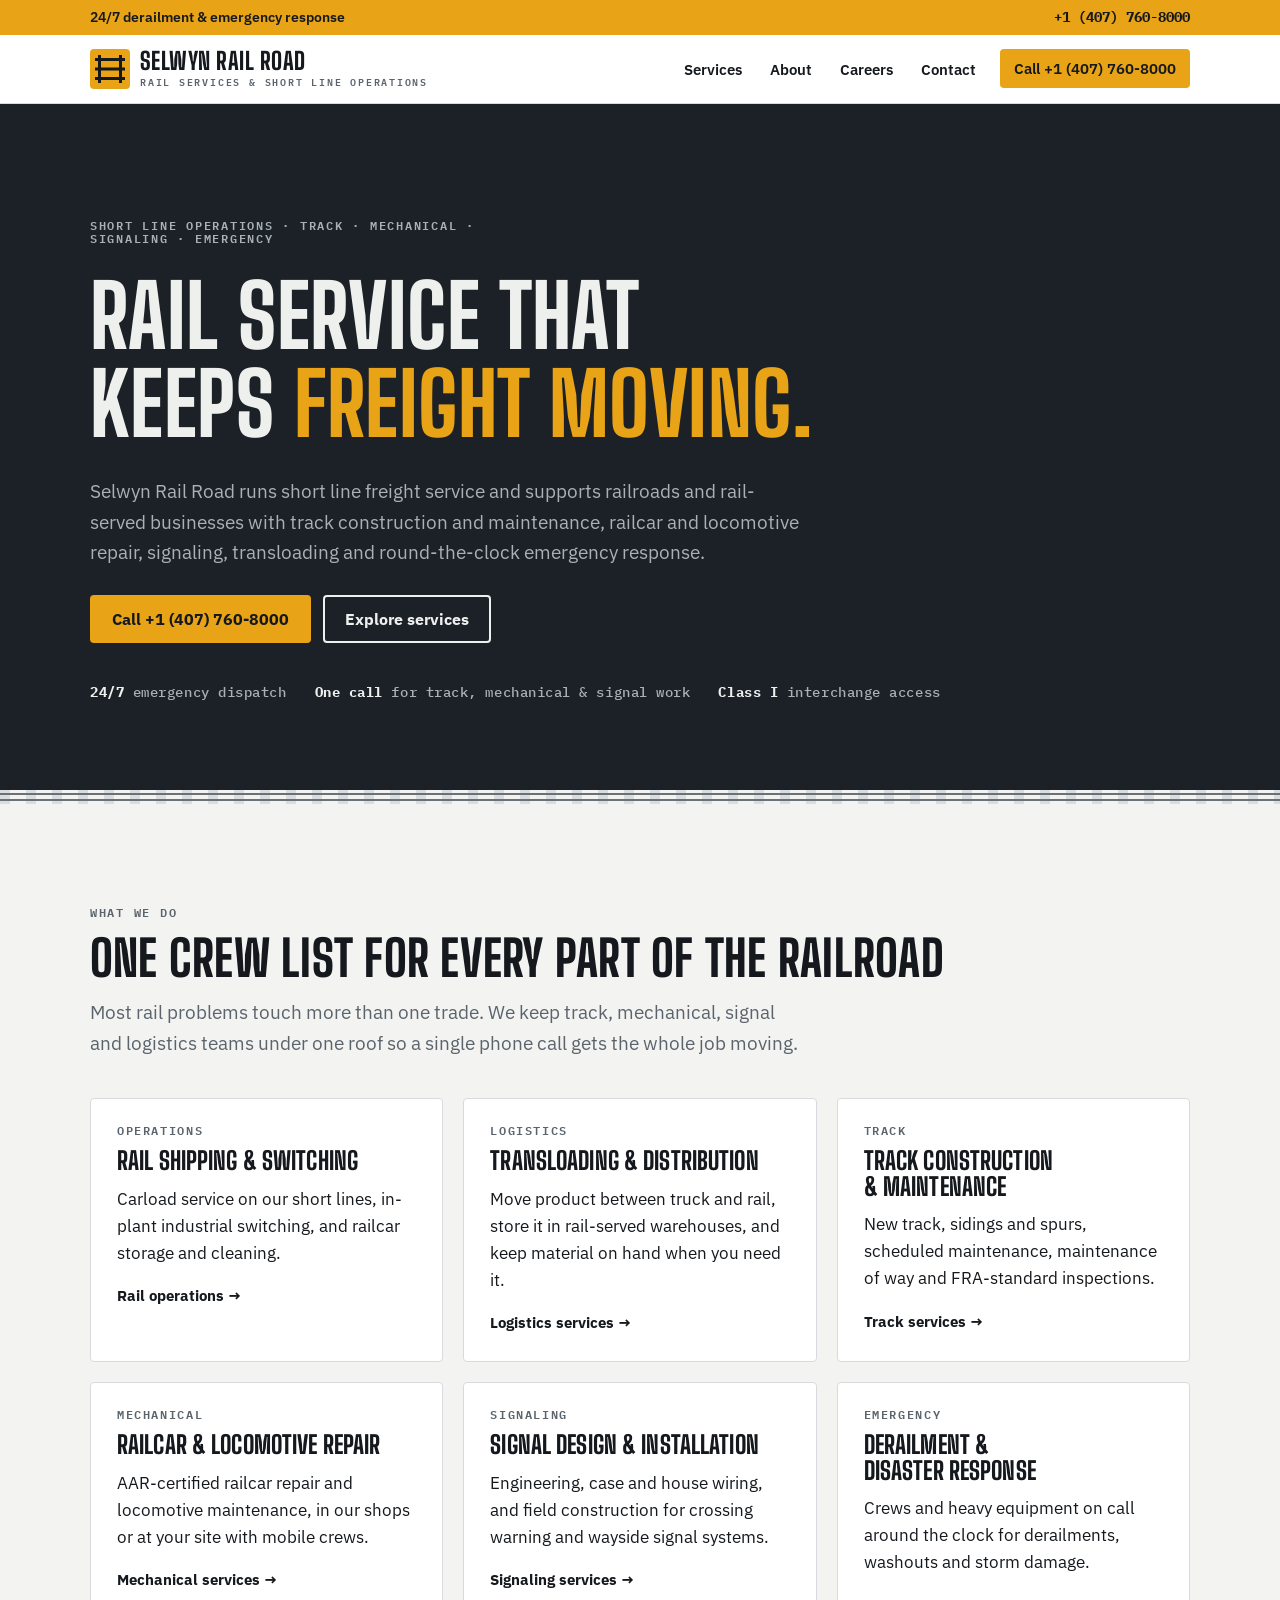
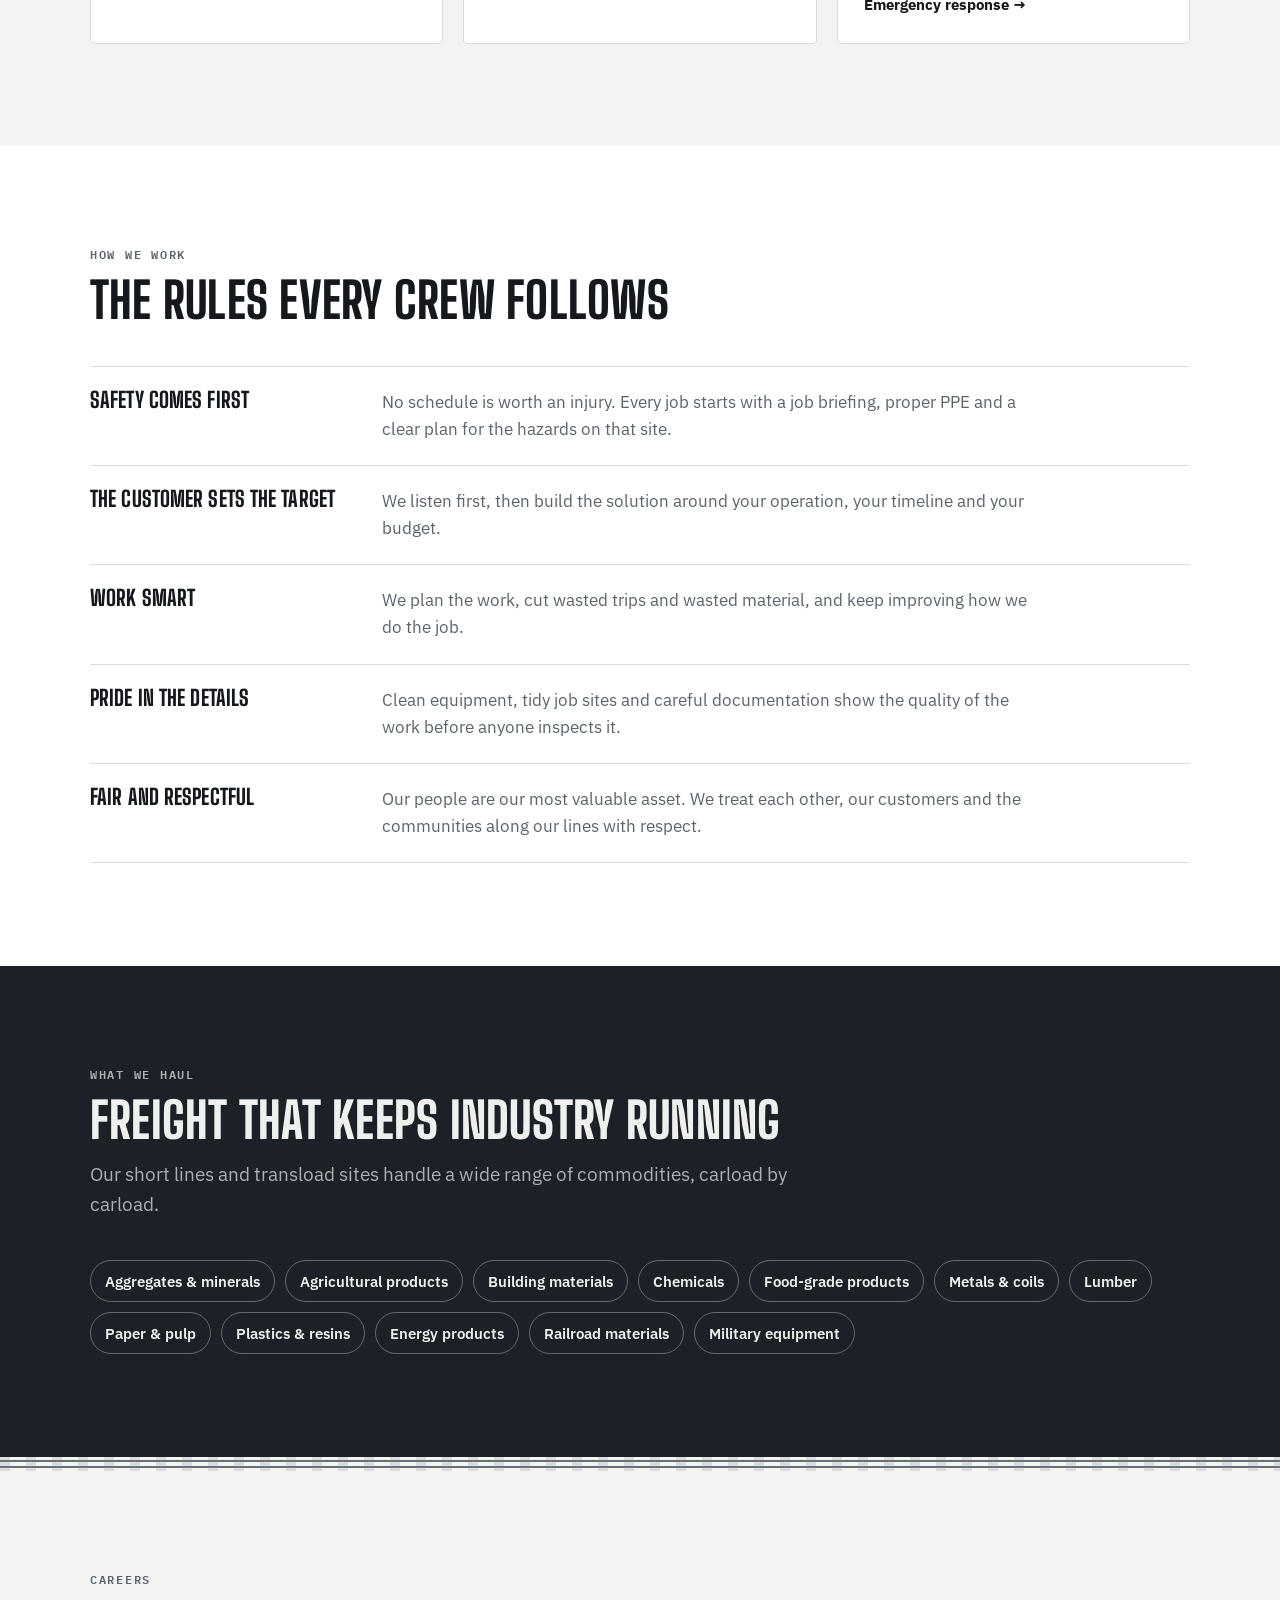
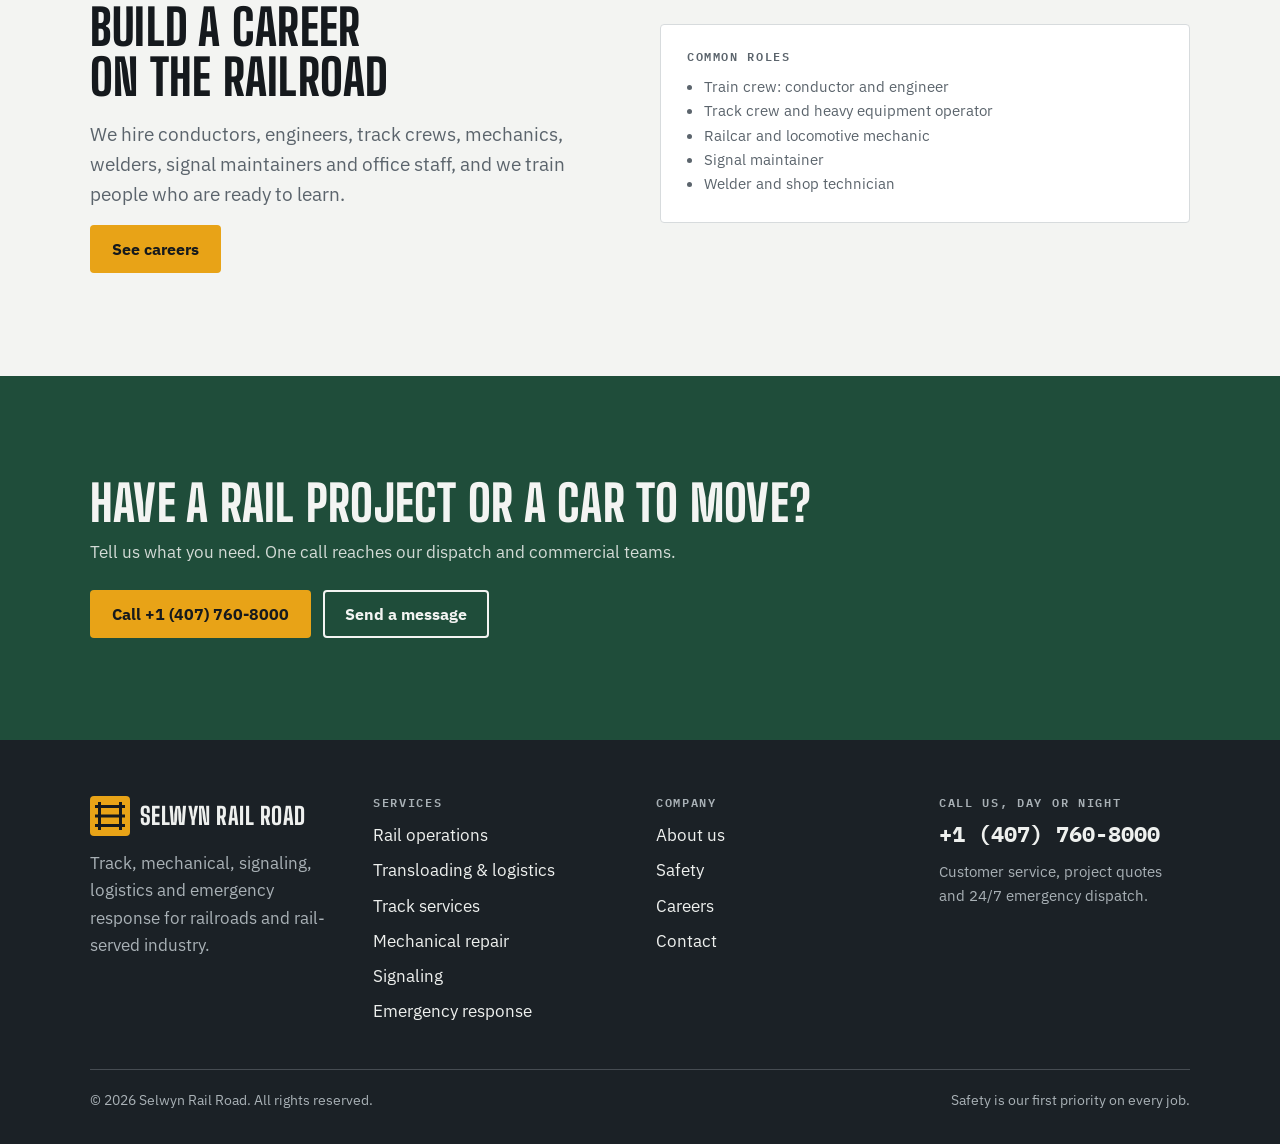
==== index.html @ 21ed51ac "Launch Selwyn Rail Road website with FTP deploy workflow Co-Authored-By: Claude Opus 5.5 <noreply@an" ====
<!DOCTYPE html>
<html lang="en">
<head>
<meta charset="utf-8">
<meta name="viewport" content="width=device-width, initial-scale=1, viewport-fit=cover">
<title>Selwyn Rail Road</title>
<meta name="description" content="Selwyn Rail Road provides short line freight service, track construction and maintenance, railcar and locomotive repair, signaling, transloading and 24/7 emergency rail response. Call +1 (407) 760-8000.">
<link rel="canonical" href="https://selwynrailroadgroup.com/">
<link rel="icon" href="favicon.svg" type="image/svg+xml">
<meta name="theme-color" content="#1b2126">
<meta property="og:type" content="website">
<meta property="og:site_name" content="Selwyn Rail Road">
<meta property="og:title" content="Selwyn Rail Road">
<meta property="og:description" content="Selwyn Rail Road provides short line freight service, track construction and maintenance, railcar and locomotive repair, signaling, transloading and 24/7 emergency rail response. Call +1 (407) 760-8000.">
<meta property="og:url" content="https://selwynrailroadgroup.com/">
<link rel="preconnect" href="https://fonts.googleapis.com">
<link rel="preconnect" href="https://fonts.gstatic.com" crossorigin>
<link rel="stylesheet" href="https://fonts.googleapis.com/css2?family=Big+Shoulders+Display:wght@700;800&family=IBM+Plex+Mono:wght@500;600;700&family=IBM+Plex+Sans:wght@400;600;700&display=swap">
<link rel="stylesheet" href="styles.css">
</head>
<body>
<div class="alert-strip"><div class="wrap"><span>24/7 derailment &amp; emergency response</span><a href="tel:+14077608000" class="phone">+1 (407) 760-8000</a></div></div>
<header class="site-header"><div class="wrap">
<a class="brand" href="index.html" aria-label="Selwyn Rail Road home"><svg class="brand-mark" viewBox="0 0 40 40" aria-hidden="true"><rect width="40" height="40" rx="4" fill="var(--signal)"/><g fill="var(--signal-ink)"><rect x="8" y="6" width="3" height="28"/><rect x="29" y="6" width="3" height="28"/><rect x="5" y="9" width="30" height="3"/><rect x="5" y="18.5" width="30" height="3"/><rect x="5" y="28" width="30" height="3"/></g></svg><span class="brand-name">Selwyn Rail Road<small>Rail services &amp; short line operations</small></span></a>
<button class="nav-toggle" aria-expanded="false" aria-controls="site-nav">Menu</button>
<nav class="nav" id="site-nav" aria-label="Main"><a href="services.html">Services</a><a href="about.html">About</a><a href="careers.html">Careers</a><a href="contact.html">Contact</a><a class="btn btn-signal" href="tel:+14077608000">Call +1 (407) 760-8000</a></nav>
</div></header>
<main>
<section class="hero band-dark"><div class="wrap">
<p class="eyebrow">Short line operations &middot; Track &middot; Mechanical &middot; Signaling &middot; Emergency</p>
<h1>Rail service that keeps <span>freight moving.</span></h1>
<p class="lede">Selwyn Rail Road runs short line freight service and supports railroads and rail-served businesses with track construction and maintenance, railcar and locomotive repair, signaling, transloading and round-the-clock emergency response.</p>
<div class="actions"><a class="btn btn-signal" href="tel:+14077608000">Call +1 (407) 760-8000</a><a class="btn btn-ghost" href="services.html">Explore services</a></div>
<div class="hero-meta"><span><b>24/7</b> emergency dispatch</span><span><b>One call</b> for track, mechanical &amp; signal work</span><span><b>Class I</b> interchange access</span></div>
</div></section>
<div class="ties" role="presentation"></div>

<section><div class="wrap">
<div class="section-head"><p class="eyebrow">What we do</p><h2>One crew list for every part of the railroad</h2><p class="lede">Most rail problems touch more than one trade. We keep track, mechanical, signal and logistics teams under one roof so a single phone call gets the whole job moving.</p></div>
<div class="grid grid-3">
<a class="card" href="services.html#operations"><span class="tag">Operations</span><h3>Rail shipping &amp; switching</h3><p>Carload service on our short lines, in-plant industrial switching, and railcar storage and cleaning.</p><span class="more">Rail operations</span></a>
<a class="card" href="services.html#logistics"><span class="tag">Logistics</span><h3>Transloading &amp; distribution</h3><p>Move product between truck and rail, store it in rail-served warehouses, and keep material on hand when you need it.</p><span class="more">Logistics services</span></a>
<a class="card" href="services.html#track"><span class="tag">Track</span><h3>Track construction &amp; maintenance</h3><p>New track, sidings and spurs, scheduled maintenance, maintenance of way and FRA-standard inspections.</p><span class="more">Track services</span></a>
<a class="card" href="services.html#mechanical"><span class="tag">Mechanical</span><h3>Railcar &amp; locomotive repair</h3><p>AAR-certified railcar repair and locomotive maintenance, in our shops or at your site with mobile crews.</p><span class="more">Mechanical services</span></a>
<a class="card" href="services.html#signaling"><span class="tag">Signaling</span><h3>Signal design &amp; installation</h3><p>Engineering, case and house wiring, and field construction for crossing warning and wayside signal systems.</p><span class="more">Signaling services</span></a>
<a class="card" href="services.html#emergency"><span class="tag">Emergency</span><h3>Derailment &amp; disaster response</h3><p>Crews and heavy equipment on call around the clock for derailments, washouts and storm damage.</p><span class="more">Emergency response</span></a>
</div>
</div></section>

<section class="band-surface"><div class="wrap">
<div class="section-head"><p class="eyebrow">How we work</p><h2>The rules every crew follows</h2></div>
<div class="values">
<div><h3>Safety comes first</h3><p>No schedule is worth an injury. Every job starts with a job briefing, proper PPE and a clear plan for the hazards on that site.</p></div>
<div><h3>The customer sets the target</h3><p>We listen first, then build the solution around your operation, your timeline and your budget.</p></div>
<div><h3>Work smart</h3><p>We plan the work, cut wasted trips and wasted material, and keep improving how we do the job.</p></div>
<div><h3>Pride in the details</h3><p>Clean equipment, tidy job sites and careful documentation show the quality of the work before anyone inspects it.</p></div>
<div><h3>Fair and respectful</h3><p>Our people are our most valuable asset. We treat each other, our customers and the communities along our lines with respect.</p></div>
</div>
</div></section>

<section class="band-dark"><div class="wrap">
<div class="section-head"><p class="eyebrow">What we haul</p><h2>Freight that keeps industry running</h2><p class="lede">Our short lines and transload sites handle a wide range of commodities, carload by carload.</p></div>
<ul class="chips"><li>Aggregates &amp; minerals</li><li>Agricultural products</li><li>Building materials</li><li>Chemicals</li><li>Food-grade products</li><li>Metals &amp; coils</li><li>Lumber</li><li>Paper &amp; pulp</li><li>Plastics &amp; resins</li><li>Energy products</li><li>Railroad materials</li><li>Military equipment</li></ul>
</div></section>
<div class="ties" role="presentation"></div>

<section><div class="wrap grid grid-2" style="align-items:center;gap:40px">
<div style="display:grid;gap:16px"><p class="eyebrow">Careers</p><h2>Build a career on the railroad</h2><p class="lede">We hire conductors, engineers, track crews, mechanics, welders, signal maintainers and office staff, and we train people who are ready to learn.</p><div><a class="btn btn-signal" href="careers.html">See careers</a></div></div>
<div class="card"><span class="tag">Common roles</span><ul><li>Train crew: conductor and engineer</li><li>Track crew and heavy equipment operator</li><li>Railcar and locomotive mechanic</li><li>Signal maintainer</li><li>Welder and shop technician</li></ul></div>
</div></section>
<section class="cta"><div class="wrap">
<div><h2>Have a rail project or a car to move?</h2><p>Tell us what you need. One call reaches our dispatch and commercial teams.</p></div>
<div style="display:flex;flex-wrap:wrap;gap:12px"><a class="btn btn-signal" href="tel:+14077608000">Call +1 (407) 760-8000</a><a class="btn btn-ghost" href="contact.html">Send a message</a></div>
</div></section>
</main>
<footer class="site-footer"><div class="wrap">
<div class="cols">
<div><a class="brand" href="index.html"><svg class="brand-mark" viewBox="0 0 40 40" aria-hidden="true"><rect width="40" height="40" rx="4" fill="var(--signal)"/><g fill="var(--signal-ink)"><rect x="8" y="6" width="3" height="28"/><rect x="29" y="6" width="3" height="28"/><rect x="5" y="9" width="30" height="3"/><rect x="5" y="18.5" width="30" height="3"/><rect x="5" y="28" width="30" height="3"/></g></svg><span class="brand-name">Selwyn Rail Road</span></a><p style="margin-top:14px;color:var(--band-muted)">Track, mechanical, signaling, logistics and emergency response for railroads and rail-served industry.</p></div>
<div><h4>Services</h4><ul><li><a href="services.html#operations">Rail operations</a></li><li><a href="services.html#logistics">Transloading &amp; logistics</a></li><li><a href="services.html#track">Track services</a></li><li><a href="services.html#mechanical">Mechanical repair</a></li><li><a href="services.html#signaling">Signaling</a></li><li><a href="services.html#emergency">Emergency response</a></li></ul></div>
<div><h4>Company</h4><ul><li><a href="about.html">About us</a></li><li><a href="about.html#safety">Safety</a></li><li><a href="careers.html">Careers</a></li><li><a href="contact.html">Contact</a></li></ul></div>
<div><h4>Call us, day or night</h4><a class="phone-lg" href="tel:+14077608000">+1 (407) 760-8000</a><p style="margin-top:10px;color:var(--band-muted);font-size:.92rem">Customer service, project quotes and 24/7 emergency dispatch.</p></div>
</div>
<div class="legal"><span>&copy; <span id="year">2026</span> Selwyn Rail Road. All rights reserved.</span><span>Safety is our first priority on every job.</span></div>
</div></footer>
<script src="script.js"></script>
</body>
</html>
---- styles.css ----
/* Layout: full-width bands stacked like rail cars; content on a 1180px track with a 16px+ gutter.
   Track-tie rule (repeating ties) separates major bands. */
:root {
  --ink: #15191d;          /* rail steel, near-black with blue bias */
  --paper: #f3f4f2;        /* ballast-washed off-white */
  --surface: #ffffff;
  --muted: #5b646c;        /* weathered steel grey */
  --line: #d7dbdd;
  --signal: #e8a317;       /* railroad safety yellow */
  --signal-ink: #15191d;   /* text on signal */
  --pullman: #1f4d3a;      /* heritage Pullman green */
  --pullman-ink: #f3f4f2;
  --band: #1b2126;         /* dark band behind hero/footer */
  --band-fg: #eef0ee;
  --band-muted: #a9b1b6;

  --display: "Big Shoulders Display", "Oswald", "Arial Narrow", Impact, sans-serif;
  --body: "IBM Plex Sans", "Segoe UI", Roboto, Helvetica, Arial, sans-serif;
  --mono: "IBM Plex Mono", ui-monospace, "SFMono-Regular", Menlo, Consolas, monospace;

  --track: 1180px;
  --gutter: clamp(16px, 4vw, 40px);
  --radius: 4px;
}
@media (prefers-color-scheme: dark) {
  :root:not([data-theme="light"]) {
    --ink: #e9ecea; --paper: #111518; --surface: #181e22; --muted: #9aa4ab; --line: #2b3439;
    --signal: #f0b02a; --signal-ink: #111518; --pullman: #2f7357; --pullman-ink: #eef0ee;
    --band: #0b0e10; --band-fg: #eef0ee; --band-muted: #9aa4ab;
    color-scheme: dark;
  }
}
:root[data-theme="dark"] {
  --ink: #e9ecea; --paper: #111518; --surface: #181e22; --muted: #9aa4ab; --line: #2b3439;
  --signal: #f0b02a; --signal-ink: #111518; --pullman: #2f7357; --pullman-ink: #eef0ee;
  --band: #0b0e10; --band-fg: #eef0ee; --band-muted: #9aa4ab;
  color-scheme: dark;
}

*, *::before, *::after { box-sizing: border-box; }
html { scroll-behavior: smooth; }
@media (prefers-reduced-motion: reduce) { html { scroll-behavior: auto; } * { transition: none !important; animation: none !important; } }
body {
  margin: 0; background: var(--paper); color: var(--ink);
  font: 400 17px/1.6 var(--body);
  -webkit-font-smoothing: antialiased;
}
img { max-width: 100%; height: auto; }
a { color: inherit; }
a:focus-visible, button:focus-visible, input:focus-visible, select:focus-visible, textarea:focus-visible {
  outline: 3px solid var(--signal); outline-offset: 2px;
}
.wrap { max-width: var(--track); margin-inline: auto; padding-inline: var(--gutter); }

h1, h2, h3 { font-family: var(--display); font-weight: 800; line-height: 1.02; letter-spacing: .005em; text-wrap: balance; margin: 0; text-transform: uppercase; }
h1 { font-size: clamp(2.8rem, 7vw, 5.4rem); }
h2 { font-size: clamp(2rem, 4.2vw, 3.1rem); }
h3 { font-size: 1.55rem; }
p { margin: 0; max-width: 65ch; }
.eyebrow { font: 600 .78rem/1 var(--mono); letter-spacing: .14em; text-transform: uppercase; color: var(--muted); }
.lede { font-size: 1.18rem; color: var(--muted); }

/* Emergency strip */
.alert-strip { background: var(--signal); color: var(--signal-ink); font: 600 .9rem/1.3 var(--body); }
.alert-strip .wrap { display: flex; flex-wrap: wrap; gap: 6px 18px; align-items: center; justify-content: space-between; padding-block: 8px; }
.alert-strip a { font-family: var(--mono); font-weight: 700; text-decoration: none; white-space: nowrap; }
.alert-strip a:hover { text-decoration: underline; }

/* Header */
.site-header { position: sticky; top: env(safe-area-inset-top, 0px); z-index: 20; background: var(--surface); border-bottom: 1px solid var(--line); }
.site-header .wrap { display: flex; align-items: center; justify-content: space-between; gap: 16px; padding-block: 12px; }
.brand { display: flex; align-items: center; gap: 10px; text-decoration: none; }
.brand-mark { width: 40px; height: 40px; flex: none; }
.brand-name { font: 800 1.5rem/1 var(--display); text-transform: uppercase; letter-spacing: .02em; }
.brand-name small { display: block; font: 600 .62rem/1.2 var(--mono); letter-spacing: .18em; color: var(--muted); margin-top: 3px; }
.nav { display: flex; align-items: center; gap: 4px; }
.nav a { text-decoration: none; font-weight: 600; font-size: .95rem; padding: 10px 12px; border-radius: var(--radius); }
.nav a:hover { background: var(--paper); }
.nav a[aria-current="page"] { box-shadow: inset 0 -3px 0 var(--signal); }
.nav .btn { margin-left: 8px; }
.nav-toggle { display: none; background: none; border: 1px solid var(--line); border-radius: var(--radius); padding: 8px 12px; font: 600 .9rem var(--body); color: var(--ink); cursor: pointer; }
@media (max-width: 880px) {
  .nav-toggle { display: inline-block; }
  .nav { display: none; position: absolute; left: 0; right: 0; top: 100%; flex-direction: column; align-items: stretch; background: var(--surface); border-bottom: 1px solid var(--line); padding: 8px var(--gutter) 16px; }
  .nav.open { display: flex; }
  .nav .btn { margin: 8px 0 0; text-align: center; }
}

/* Buttons */
.btn { display: inline-flex; align-items: center; justify-content: center; gap: 8px; text-decoration: none; font: 700 1rem/1 var(--body); padding: 14px 20px; border-radius: var(--radius); border: 2px solid transparent; cursor: pointer; }
.btn-signal { background: var(--signal); color: var(--signal-ink); }
.btn-signal:hover { filter: brightness(1.06); }
.btn-ghost { border-color: currentColor; color: inherit; background: transparent; }
.btn-ghost:hover { background: color-mix(in srgb, currentColor 10%, transparent); }
.phone { font-family: var(--mono); font-weight: 700; white-space: nowrap; }

/* Track-tie divider: the one recurring rail motif */
.ties { height: 14px; background:
  linear-gradient(var(--muted), var(--muted)) 0 3px / 100% 2px no-repeat,
  linear-gradient(var(--muted), var(--muted)) 0 9px / 100% 2px no-repeat,
  repeating-linear-gradient(90deg, var(--line) 0 10px, transparent 10px 26px);
  opacity: .9; }
.band-dark .ties { background:
  linear-gradient(var(--band-muted), var(--band-muted)) 0 3px / 100% 2px no-repeat,
  linear-gradient(var(--band-muted), var(--band-muted)) 0 9px / 100% 2px no-repeat,
  repeating-linear-gradient(90deg, color-mix(in srgb, var(--band-muted) 45%, transparent) 0 10px, transparent 10px 26px); }

/* Bands */
section { padding-block: clamp(56px, 8vw, 104px); }
.band-dark { background: var(--band); color: var(--band-fg); }
.band-dark .lede, .band-dark .eyebrow { color: var(--band-muted); }
.band-surface { background: var(--surface); }
.section-head { display: grid; gap: 14px; margin-bottom: 40px; }

/* Hero */
.hero { padding-block: clamp(56px, 9vw, 120px) clamp(48px, 7vw, 88px); }
.hero .wrap { display: grid; gap: 28px; }
.hero h1 span { color: var(--signal); }
.hero .actions { display: flex; flex-wrap: wrap; gap: 12px; }
.hero-meta { display: flex; flex-wrap: wrap; gap: 10px 28px; margin-top: 12px; font: 500 .85rem/1.4 var(--mono); color: var(--band-muted); letter-spacing: .04em; }
.hero-meta b { color: var(--band-fg); font-weight: 700; }

.page-hero { padding-block: clamp(48px, 7vw, 88px); }
.page-hero .wrap { display: grid; gap: 18px; }

/* Grids */
.grid { display: grid; gap: 20px; }
.grid-3 { grid-template-columns: repeat(auto-fit, minmax(min(100%, 300px), 1fr)); }
.grid-2 { grid-template-columns: repeat(auto-fit, minmax(min(100%, 380px), 1fr)); }
.grid > * { min-width: 0; }

.card { background: var(--surface); border: 1px solid var(--line); border-radius: var(--radius); padding: 26px; display: grid; gap: 12px; align-content: start; text-decoration: none; }
a.card { transition: border-color .15s, transform .15s; }
a.card:hover { border-color: var(--signal); transform: translateY(-2px); }
.card .tag { font: 600 .72rem/1 var(--mono); letter-spacing: .14em; text-transform: uppercase; color: var(--muted); }
.card ul { margin: 0; padding-left: 1.1em; color: var(--muted); font-size: .95rem; }
.card .more { font-weight: 700; font-size: .95rem; margin-top: 4px; }
.card .more::after { content: " →"; }

/* Value list (About/Home) */
.values { display: grid; gap: 0; border-top: 1px solid var(--line); }
.values > div { display: grid; grid-template-columns: minmax(0, 260px) minmax(0, 1fr); gap: 8px 32px; padding-block: 22px; border-bottom: 1px solid var(--line); }
.values h3 { font-size: 1.35rem; }
.values p { color: var(--muted); }
@media (max-width: 640px) { .values > div { grid-template-columns: 1fr; } }

/* Commodity chips */
.chips { display: flex; flex-wrap: wrap; gap: 10px; padding: 0; margin: 0; list-style: none; }
.chips li { border: 1px solid var(--line); background: var(--surface); padding: 8px 14px; border-radius: 999px; font-weight: 600; font-size: .95rem; }
.band-dark .chips li { background: transparent; border-color: color-mix(in srgb, var(--band-muted) 50%, transparent); }

/* Service detail blocks */
.svc-index { display: flex; flex-wrap: wrap; gap: 8px; margin: 0; padding: 0; list-style: none; }
.svc-index a { display: inline-block; text-decoration: none; font-weight: 600; font-size: .9rem; padding: 8px 12px; border: 1px solid var(--line); border-radius: var(--radius); background: var(--surface); }
.svc-index a:hover { border-color: var(--signal); }
.svc-group { display: grid; gap: 28px; }
.svc-group + .svc-group { margin-top: 72px; }
.svc { display: grid; grid-template-columns: minmax(0, 1fr) minmax(0, 1fr); gap: 20px 48px; padding-block: 32px; border-top: 1px solid var(--line); scroll-margin-top: 90px; }
.svc h3 { font-size: 1.9rem; }
.svc .desc { display: grid; gap: 14px; }
.svc .desc p { color: var(--muted); }
.svc ul { margin: 0; padding: 0; list-style: none; display: grid; gap: 8px; align-content: start; }
.svc li { padding-left: 22px; position: relative; }
.svc li::before { content: ""; position: absolute; left: 0; top: .62em; width: 10px; height: 4px; background: var(--signal); }
@media (max-width: 760px) { .svc { grid-template-columns: 1fr; } }

/* Steps (genuine sequence) */
.steps { counter-reset: step; display: grid; gap: 16px; padding: 0; margin: 0; list-style: none; }
.steps li { counter-increment: step; display: grid; grid-template-columns: 48px minmax(0, 1fr); gap: 16px; align-items: start; }
.steps li::before { content: counter(step); font: 800 1.6rem/48px var(--display); text-align: center; background: var(--signal); color: var(--signal-ink); border-radius: var(--radius); }
.steps strong { display: block; font-size: 1.05rem; }
.steps span { color: var(--muted); }

/* Table */
.table-wrap { overflow-x: auto; border: 1px solid var(--line); border-radius: var(--radius); background: var(--surface); }
table { width: 100%; border-collapse: collapse; font-size: .97rem; }
th, td { text-align: left; padding: 14px 18px; border-bottom: 1px solid var(--line); vertical-align: top; }
th { font: 600 .75rem/1.2 var(--mono); letter-spacing: .12em; text-transform: uppercase; color: var(--muted); }
tr:last-child td { border-bottom: 0; }
td:first-child { font-weight: 700; white-space: nowrap; }

/* CTA band */
.cta { background: var(--pullman); color: var(--pullman-ink); }
.cta .wrap { display: flex; flex-wrap: wrap; align-items: center; justify-content: space-between; gap: 24px; }
.cta p { opacity: .85; margin-top: 10px; }

/* Contact */
.contact-grid { display: grid; grid-template-columns: minmax(0, 5fr) minmax(0, 7fr); gap: 40px; align-items: start; }
@media (max-width: 860px) { .contact-grid { grid-template-columns: 1fr; } }
.callbox { background: var(--band); color: var(--band-fg); border-radius: var(--radius); padding: 28px; display: grid; gap: 14px; }
.callbox .big { font: 700 clamp(1.6rem, 4vw, 2.2rem)/1.1 var(--mono); user-select: all; word-break: break-word; }
.callbox .row { display: flex; flex-wrap: wrap; gap: 10px; }
.callbox p { color: var(--band-muted); }
.copy-btn { background: transparent; color: var(--band-fg); border: 2px solid color-mix(in srgb, var(--band-fg) 40%, transparent); }
.form { display: grid; gap: 16px; background: var(--surface); border: 1px solid var(--line); border-radius: var(--radius); padding: clamp(20px, 4vw, 32px); }
.form .two { display: grid; grid-template-columns: repeat(auto-fit, minmax(min(100%, 220px), 1fr)); gap: 16px; }
.field { display: grid; gap: 6px; }
.field label { font-weight: 600; font-size: .92rem; }
.field input, .field select, .field textarea { font: inherit; font-size: 1rem; color: var(--ink); background: var(--paper); border: 1px solid var(--line); border-radius: var(--radius); padding: 12px 14px; width: 100%; }
.field textarea { min-height: 130px; resize: vertical; }
.form-note { font-size: .92rem; padding: 12px 14px; border-radius: var(--radius); background: color-mix(in srgb, var(--signal) 18%, transparent); }

/* Footer */
.site-footer { background: var(--band); color: var(--band-fg); padding-block: 56px 32px; }
.site-footer .cols { display: grid; grid-template-columns: repeat(auto-fit, minmax(min(100%, 200px), 1fr)); gap: 32px; }
.site-footer h4 { font: 600 .75rem/1 var(--mono); letter-spacing: .14em; text-transform: uppercase; color: var(--band-muted); margin: 0 0 14px; }
.site-footer ul { list-style: none; margin: 0; padding: 0; display: grid; gap: 8px; }
.site-footer a { text-decoration: none; color: var(--band-fg); }
.site-footer a:hover { text-decoration: underline; }
.site-footer .legal { margin-top: 44px; padding-top: 20px; border-top: 1px solid color-mix(in srgb, var(--band-muted) 30%, transparent); font-size: .85rem; color: var(--band-muted); display: flex; flex-wrap: wrap; justify-content: space-between; gap: 10px; }
.site-footer .phone-lg { font: 700 1.35rem/1.2 var(--mono); }
@media (max-width: 480px) {
  .brand-name { font-size: 1.25rem; }
  .brand-name small { display: none; }
}
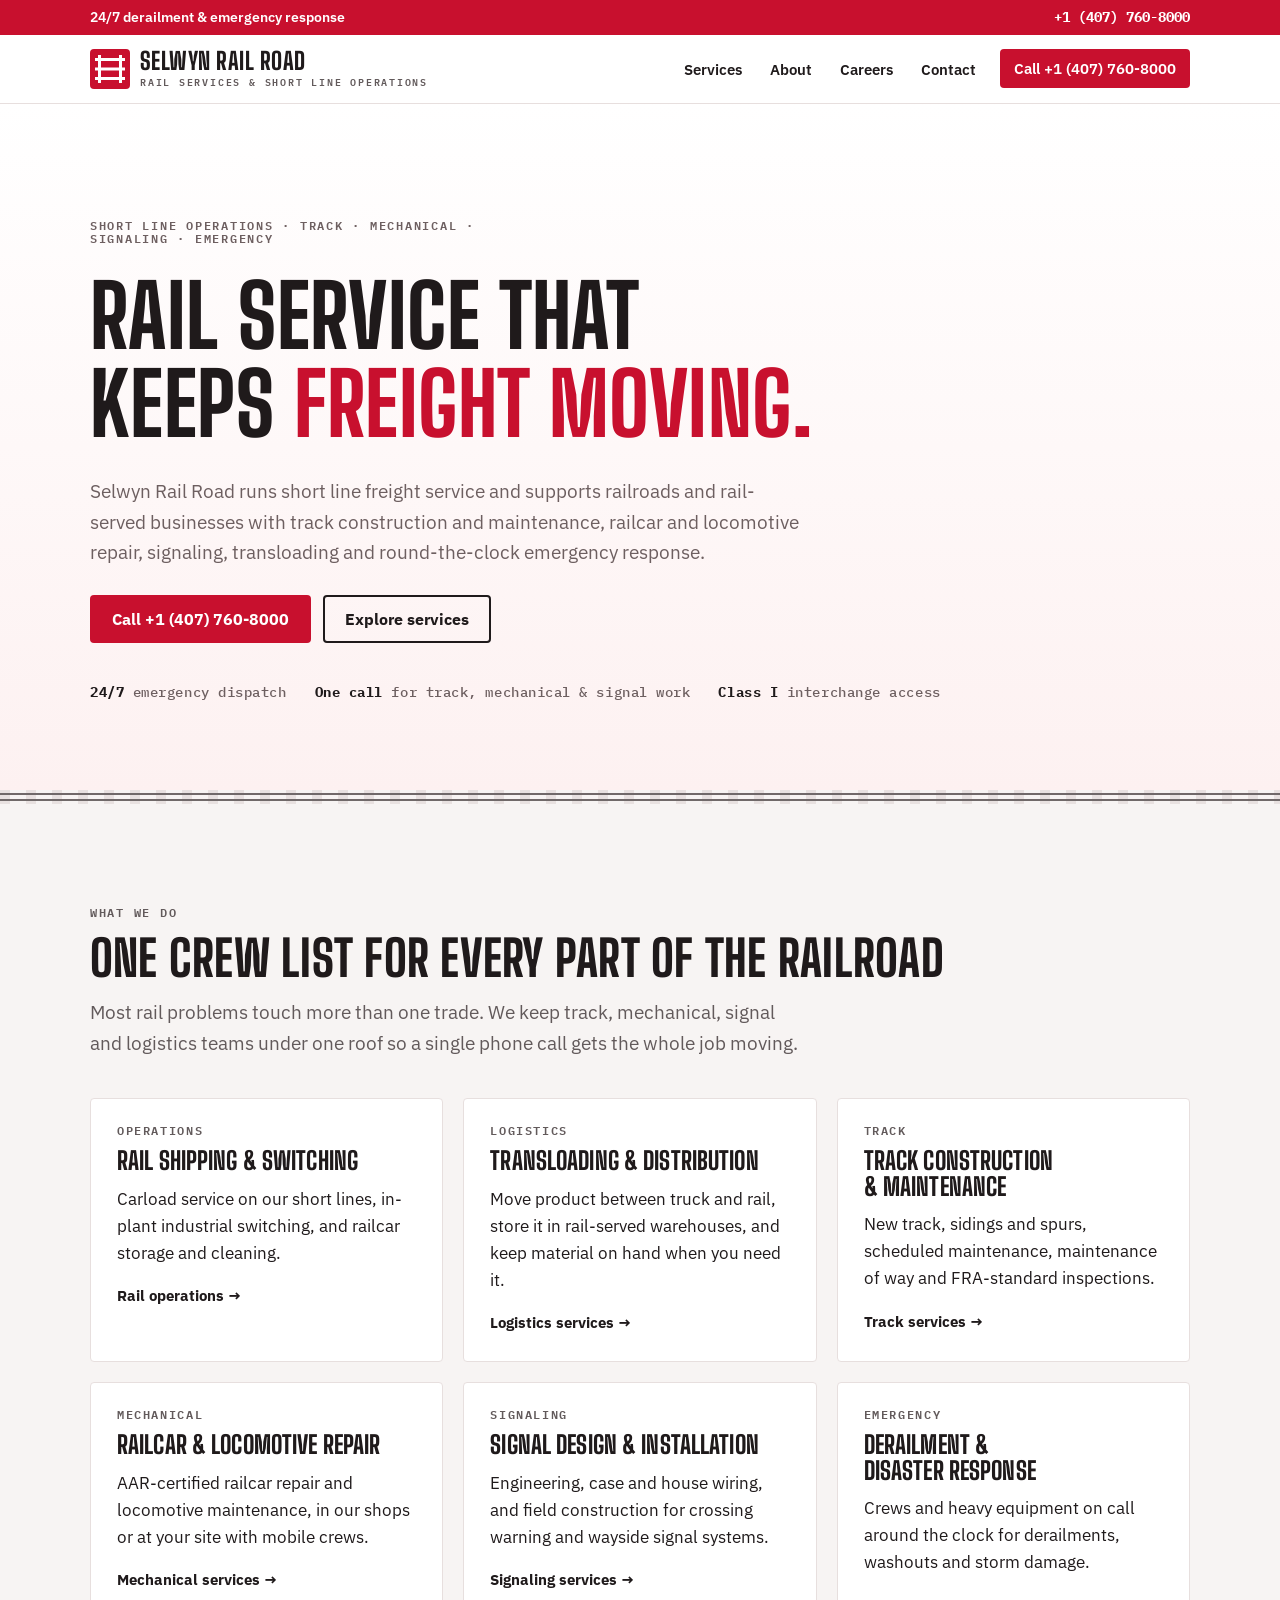
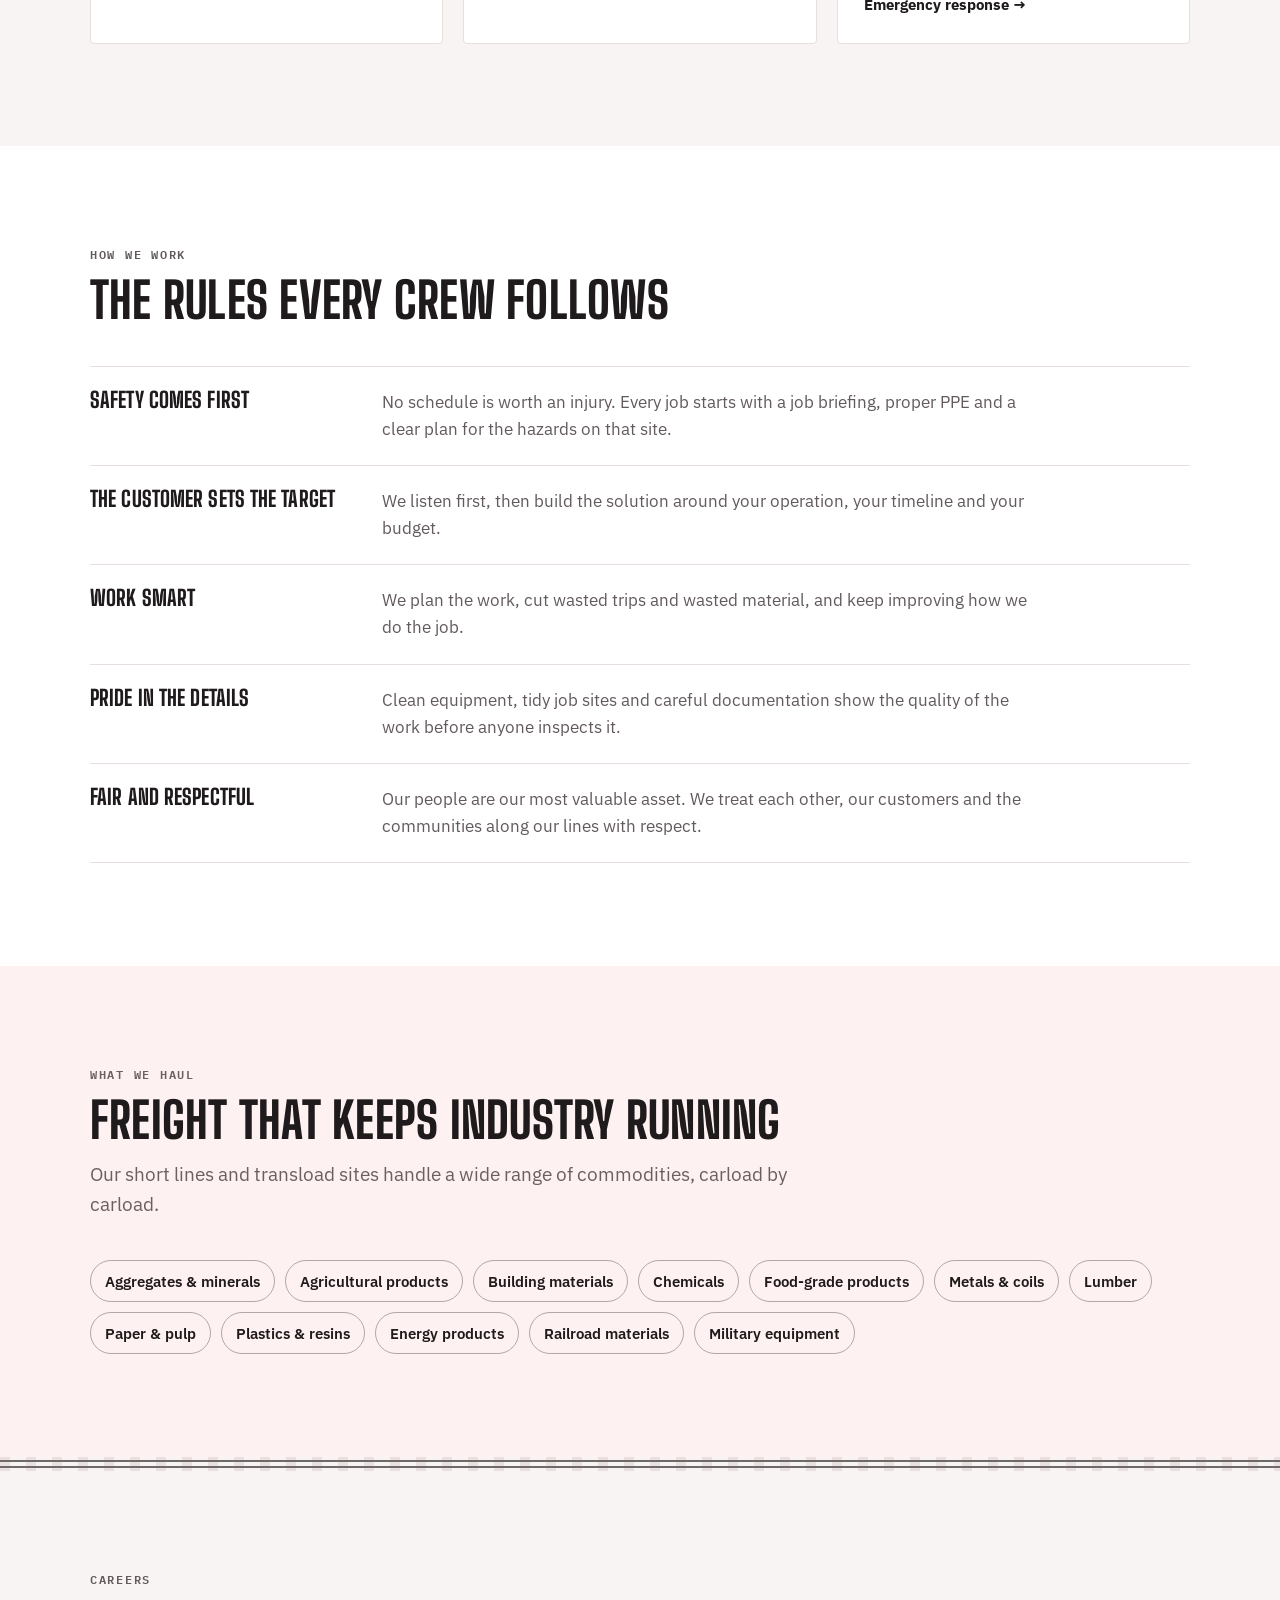
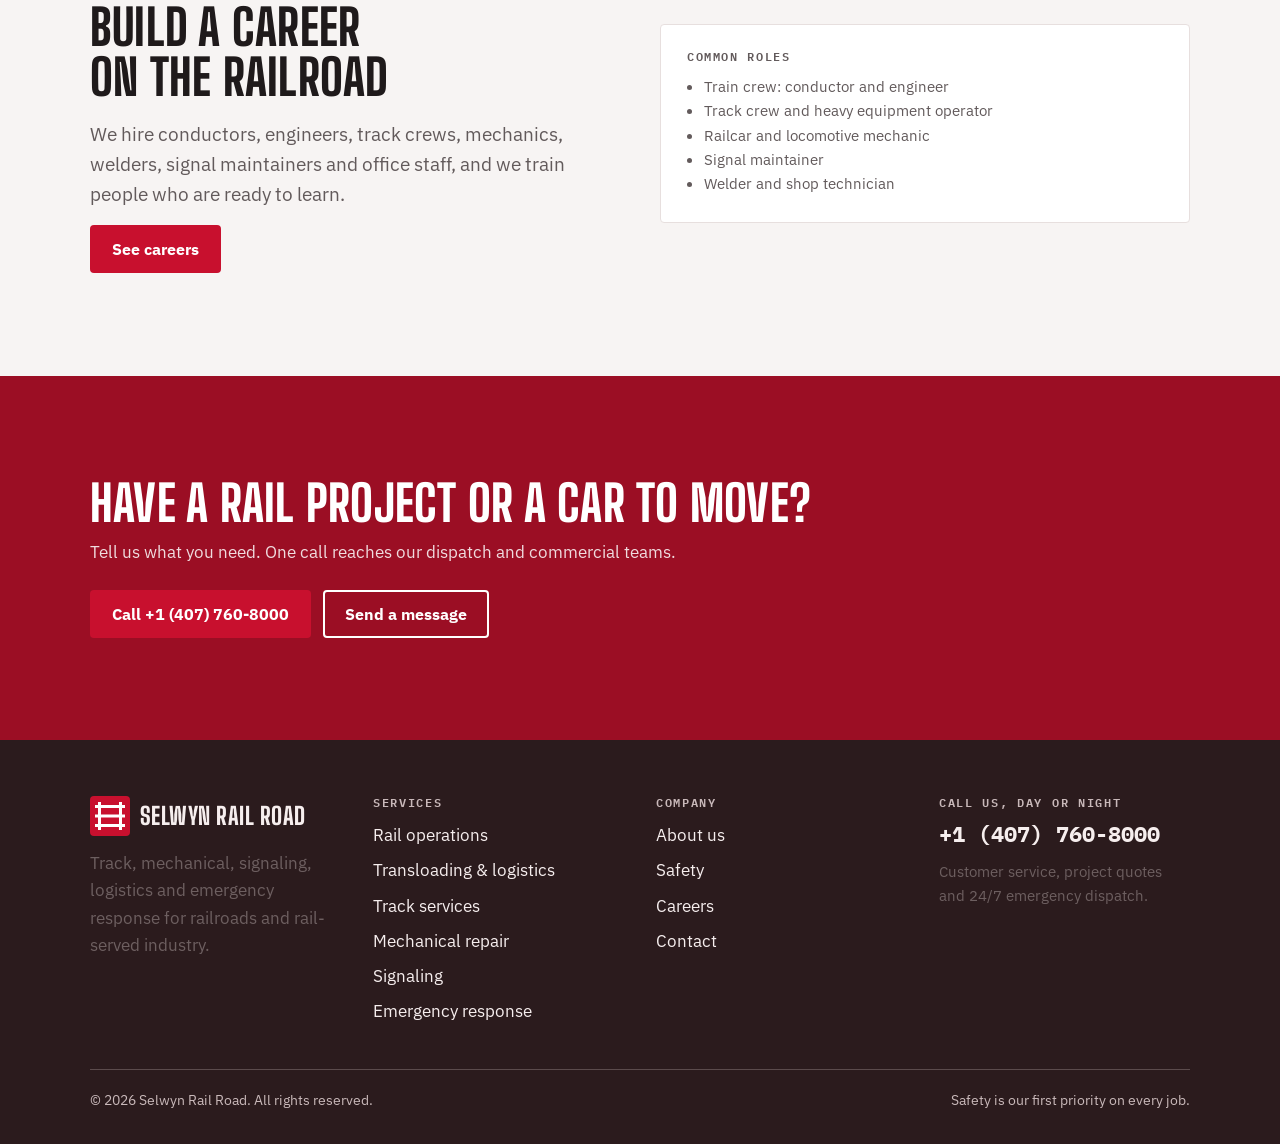
==== commit 31778c3a: "Light design with crossing-signal red palette Co-Authored-By: Claude Opus 5.5 <noreply@anthropic.com" ====
--- a/index.html
+++ b/index.html
@@ -2,12 +2,14 @@
 <html lang="en">
 <head>
 <meta charset="utf-8">
+
 <meta name="viewport" content="width=device-width, initial-scale=1, viewport-fit=cover">
 <title>Selwyn Rail Road</title>
 <meta name="description" content="Selwyn Rail Road provides short line freight service, track construction and maintenance, railcar and locomotive repair, signaling, transloading and 24/7 emergency rail response. Call +1 (407) 760-8000.">
+
 <link rel="canonical" href="https://selwynrailroadgroup.com/">
 <link rel="icon" href="favicon.svg" type="image/svg+xml">
-<meta name="theme-color" content="#1b2126">
+<meta name="theme-color" content="#c8102e">
 <meta property="og:type" content="website">
 <meta property="og:site_name" content="Selwyn Rail Road">
 <meta property="og:title" content="Selwyn Rail Road">
@@ -17,6 +19,7 @@
 <link rel="preconnect" href="https://fonts.gstatic.com" crossorigin>
 <link rel="stylesheet" href="https://fonts.googleapis.com/css2?family=Big+Shoulders+Display:wght@700;800&family=IBM+Plex+Mono:wght@500;600;700&family=IBM+Plex+Sans:wght@400;600;700&display=swap">
 <link rel="stylesheet" href="styles.css">
+<script type="application/ld+json">{"@context":"https://schema.org","@type":"Organization","name":"Selwyn Rail Road","url":"https://selwynrailroadgroup.com/","logo":"https://selwynrailroadgroup.com/favicon.svg","telephone":"+1-407-760-8000","contactPoint":[{"@type":"ContactPoint","telephone":"+1-407-760-8000","contactType":"customer service","areaServed":"US","availableLanguage":"English","hoursAvailable":{"@type":"OpeningHoursSpecification","dayOfWeek":["Monday","Tuesday","Wednesday","Thursday","Friday","Saturday","Sunday"],"opens":"00:00","closes":"23:59"}},{"@type":"ContactPoint","telephone":"+1-407-760-8000","contactType":"emergency","areaServed":"US"}]}</script>
 </head>
 <body>
 <div class="alert-strip"><div class="wrap"><span>24/7 derailment &amp; emergency response</span><a href="tel:+14077608000" class="phone">+1 (407) 760-8000</a></div></div>
--- a/styles.css
+++ b/styles.css
@@ -1,18 +1,21 @@
 /* Layout: full-width bands stacked like rail cars; content on a 1180px track with a 16px+ gutter.
-   Track-tie rule (repeating ties) separates major bands. */
+   Track-tie rule (repeating ties) separates major bands. Light, single theme; crossing-signal red accent. */
 :root {
-  --ink: #15191d;          /* rail steel, near-black with blue bias */
-  --paper: #f3f4f2;        /* ballast-washed off-white */
+  --ink: #1f1a1b;          /* near-black, warm */
+  --paper: #f7f4f3;        /* light warm grey page */
   --surface: #ffffff;
-  --muted: #5b646c;        /* weathered steel grey */
-  --line: #d7dbdd;
-  --signal: #e8a317;       /* railroad safety yellow */
-  --signal-ink: #15191d;   /* text on signal */
-  --pullman: #1f4d3a;      /* heritage Pullman green */
-  --pullman-ink: #f3f4f2;
-  --band: #1b2126;         /* dark band behind hero/footer */
-  --band-fg: #eef0ee;
-  --band-muted: #a9b1b6;
+  --muted: #625a5b;        /* body secondary */
+  --line: #e7dfde;
+  --signal: #c8102e;       /* railroad crossing-signal red */
+  --signal-ink: #ffffff;   /* text on red */
+  --pullman: #9b0e24;      /* deep red CTA band */
+  --pullman-ink: #ffffff;
+  --band: #fdf1f1;         /* light red-tinted feature band */
+  --band-fg: #1f1a1b;
+  --band-muted: #6d5f60;
+  --foot: #2b1b1d;         /* footer: deep warm charcoal */
+  --foot-fg: #f6eeee;
+  --foot-muted: #c9b9ba;
 
   --display: "Big Shoulders Display", "Oswald", "Arial Narrow", Impact, sans-serif;
   --body: "IBM Plex Sans", "Segoe UI", Roboto, Helvetica, Arial, sans-serif;
@@ -21,20 +24,7 @@
   --track: 1180px;
   --gutter: clamp(16px, 4vw, 40px);
   --radius: 4px;
-}
-@media (prefers-color-scheme: dark) {
-  :root:not([data-theme="light"]) {
-    --ink: #e9ecea; --paper: #111518; --surface: #181e22; --muted: #9aa4ab; --line: #2b3439;
-    --signal: #f0b02a; --signal-ink: #111518; --pullman: #2f7357; --pullman-ink: #eef0ee;
-    --band: #0b0e10; --band-fg: #eef0ee; --band-muted: #9aa4ab;
-    color-scheme: dark;
-  }
-}
-:root[data-theme="dark"] {
-  --ink: #e9ecea; --paper: #111518; --surface: #181e22; --muted: #9aa4ab; --line: #2b3439;
-  --signal: #f0b02a; --signal-ink: #111518; --pullman: #2f7357; --pullman-ink: #eef0ee;
-  --band: #0b0e10; --band-fg: #eef0ee; --band-muted: #9aa4ab;
-  color-scheme: dark;
+  color-scheme: light;
 }
 
 *, *::before, *::after { box-sizing: border-box; }
@@ -116,6 +106,8 @@
 .hero { padding-block: clamp(56px, 9vw, 120px) clamp(48px, 7vw, 88px); }
 .hero .wrap { display: grid; gap: 28px; }
 .hero h1 span { color: var(--signal); }
+.band-dark { border-bottom: 0; }
+.hero, .page-hero { background: linear-gradient(180deg, var(--surface) 0%, var(--band) 100%); }
 .hero .actions { display: flex; flex-wrap: wrap; gap: 12px; }
 .hero-meta { display: flex; flex-wrap: wrap; gap: 10px 28px; margin-top: 12px; font: 500 .85rem/1.4 var(--mono); color: var(--band-muted); letter-spacing: .04em; }
 .hero-meta b { color: var(--band-fg); font-weight: 700; }
@@ -187,11 +179,13 @@
 /* Contact */
 .contact-grid { display: grid; grid-template-columns: minmax(0, 5fr) minmax(0, 7fr); gap: 40px; align-items: start; }
 @media (max-width: 860px) { .contact-grid { grid-template-columns: 1fr; } }
-.callbox { background: var(--band); color: var(--band-fg); border-radius: var(--radius); padding: 28px; display: grid; gap: 14px; }
+.callbox { background: var(--pullman); color: var(--pullman-ink); border-radius: var(--radius); padding: 28px; display: grid; gap: 14px; }
 .callbox .big { font: 700 clamp(1.6rem, 4vw, 2.2rem)/1.1 var(--mono); user-select: all; word-break: break-word; }
 .callbox .row { display: flex; flex-wrap: wrap; gap: 10px; }
-.callbox p { color: var(--band-muted); }
-.copy-btn { background: transparent; color: var(--band-fg); border: 2px solid color-mix(in srgb, var(--band-fg) 40%, transparent); }
+.callbox p { color: color-mix(in srgb, var(--pullman-ink) 85%, transparent); }
+.callbox .eyebrow { color: color-mix(in srgb, var(--pullman-ink) 80%, transparent); }
+.callbox .btn-signal { background: var(--surface); color: var(--pullman); }
+.copy-btn { background: transparent; color: var(--pullman-ink); border: 2px solid color-mix(in srgb, var(--pullman-ink) 55%, transparent); }
 .form { display: grid; gap: 16px; background: var(--surface); border: 1px solid var(--line); border-radius: var(--radius); padding: clamp(20px, 4vw, 32px); }
 .form .two { display: grid; grid-template-columns: repeat(auto-fit, minmax(min(100%, 220px), 1fr)); gap: 16px; }
 .field { display: grid; gap: 6px; }
@@ -201,15 +195,20 @@
 .form-note { font-size: .92rem; padding: 12px 14px; border-radius: var(--radius); background: color-mix(in srgb, var(--signal) 18%, transparent); }
 
 /* Footer */
-.site-footer { background: var(--band); color: var(--band-fg); padding-block: 56px 32px; }
+.site-footer { background: var(--foot); color: var(--foot-fg); padding-block: 56px 32px; }
 .site-footer .cols { display: grid; grid-template-columns: repeat(auto-fit, minmax(min(100%, 200px), 1fr)); gap: 32px; }
-.site-footer h4 { font: 600 .75rem/1 var(--mono); letter-spacing: .14em; text-transform: uppercase; color: var(--band-muted); margin: 0 0 14px; }
+.site-footer h4 { font: 600 .75rem/1 var(--mono); letter-spacing: .14em; text-transform: uppercase; color: var(--foot-muted); margin: 0 0 14px; }
 .site-footer ul { list-style: none; margin: 0; padding: 0; display: grid; gap: 8px; }
-.site-footer a { text-decoration: none; color: var(--band-fg); }
+.site-footer a { text-decoration: none; color: var(--foot-fg); }
 .site-footer a:hover { text-decoration: underline; }
-.site-footer .legal { margin-top: 44px; padding-top: 20px; border-top: 1px solid color-mix(in srgb, var(--band-muted) 30%, transparent); font-size: .85rem; color: var(--band-muted); display: flex; flex-wrap: wrap; justify-content: space-between; gap: 10px; }
+.site-footer .legal { margin-top: 44px; padding-top: 20px; border-top: 1px solid color-mix(in srgb, var(--foot-muted) 30%, transparent); font-size: .85rem; color: var(--foot-muted); display: flex; flex-wrap: wrap; justify-content: space-between; gap: 10px; }
 .site-footer .phone-lg { font: 700 1.35rem/1.2 var(--mono); }
 @media (max-width: 480px) {
   .brand-name { font-size: 1.25rem; }
   .brand-name small { display: none; }
 }
+/* Contact form: spam trap field stays out of sight; result note states */
+.hp { position: absolute; left: -10000px; width: 1px; height: 1px; overflow: hidden; }
+.form-note[data-state="ok"] { background: color-mix(in srgb, var(--pullman) 22%, transparent); }
+.form-note[data-state="error"] { background: color-mix(in srgb, #c0392b 18%, transparent); }
+.form button[disabled] { opacity: .6; cursor: progress; }
